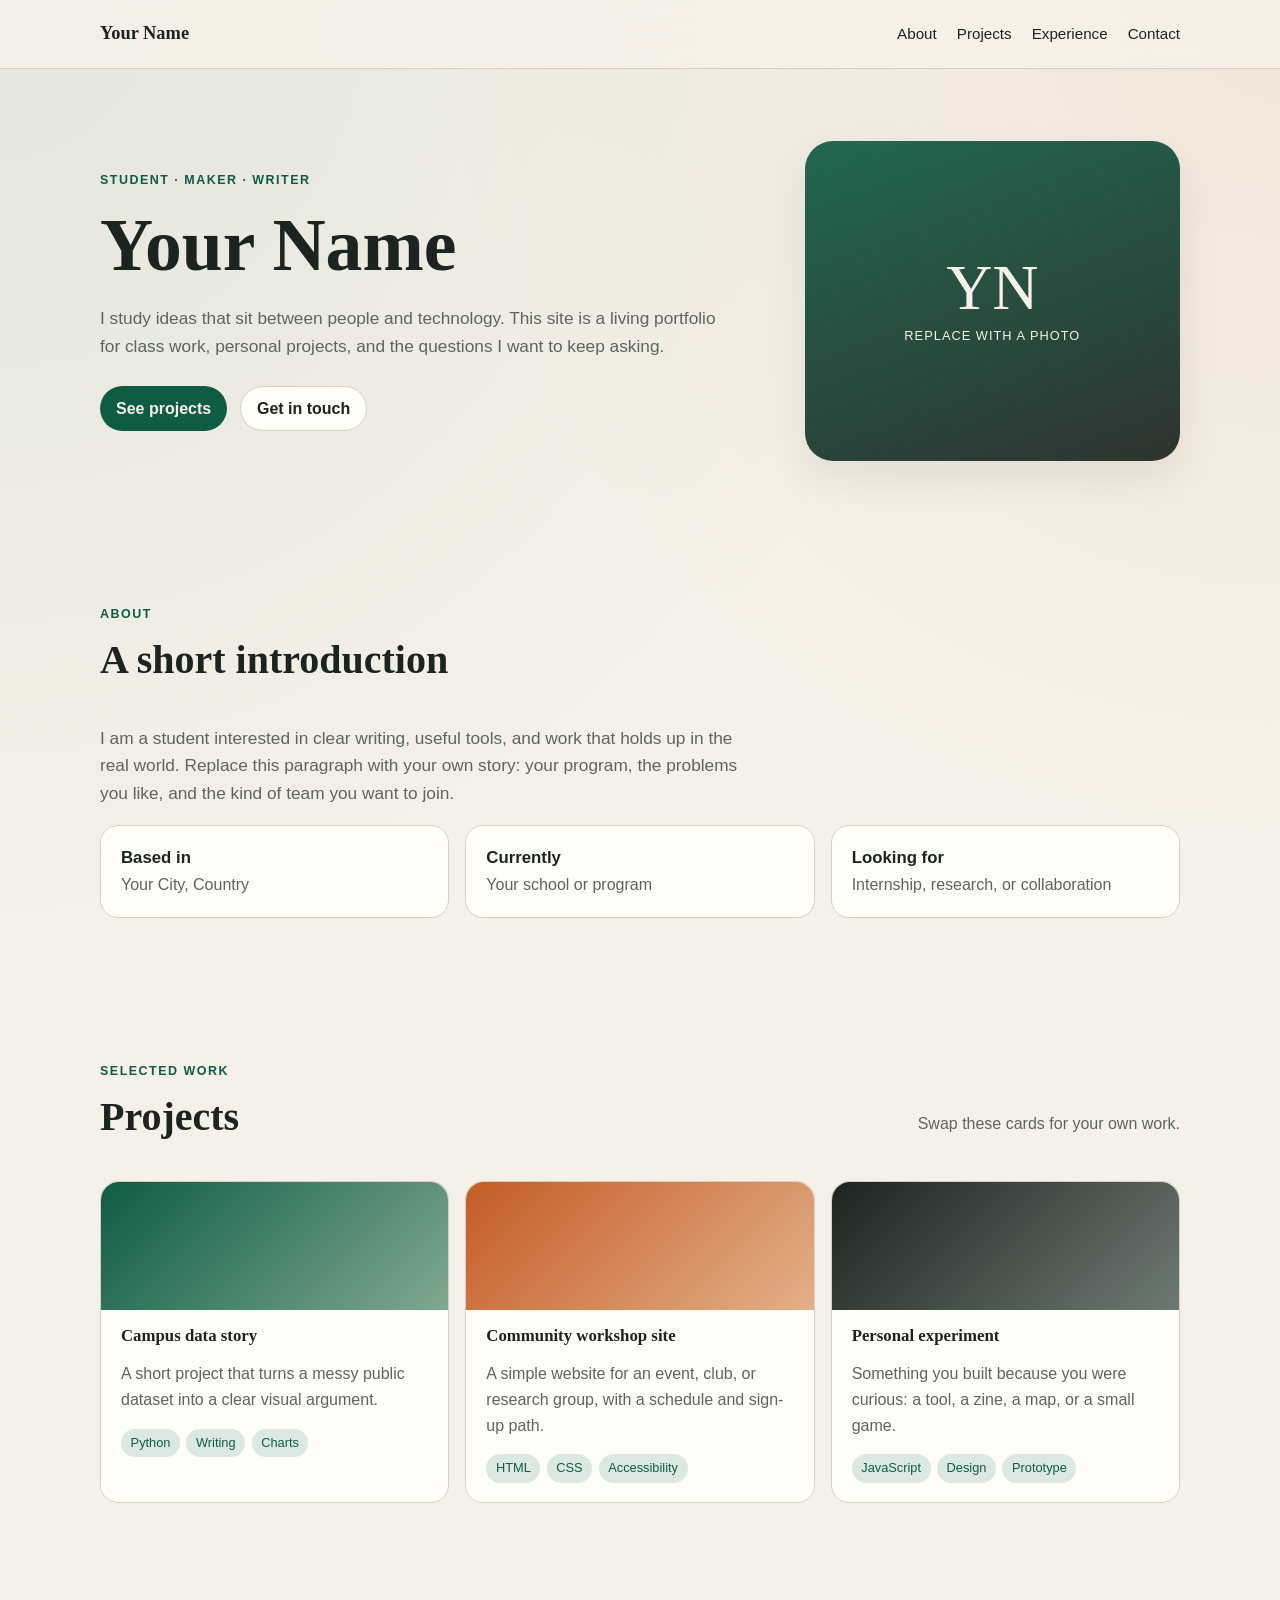
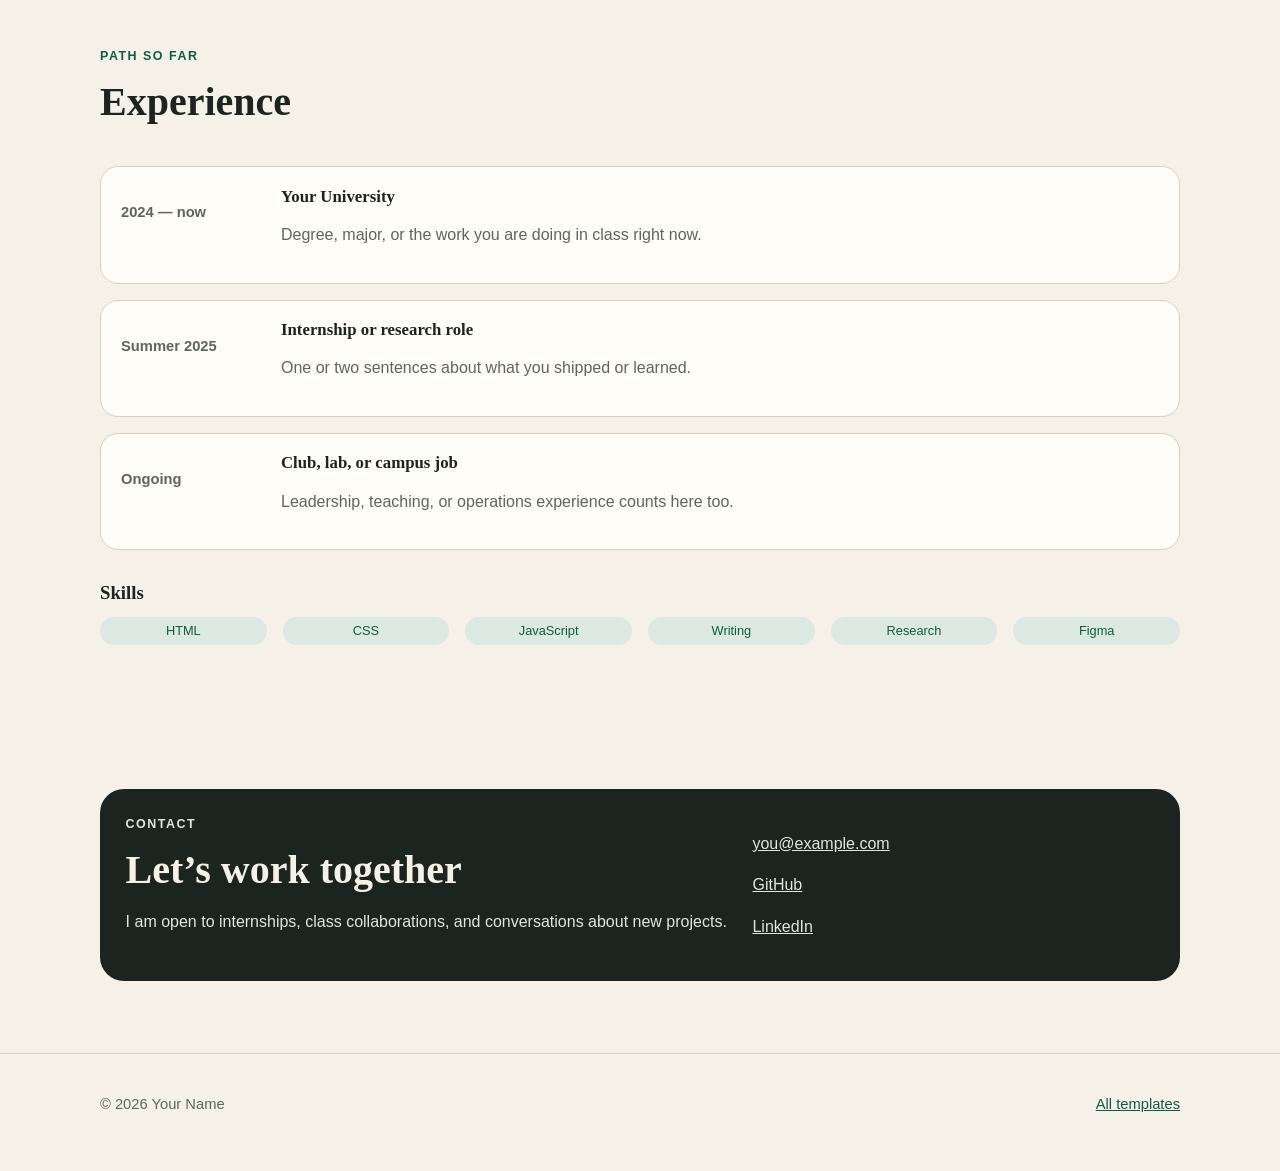
==== index.html @ d3eb92d6 "Initial commit" ====
<!DOCTYPE html>
<html lang="en">
  <head>
    <meta charset="utf-8" />
    <meta name="viewport" content="width=device-width, initial-scale=1" />
    <!-- TODO: Replace "Your Name" and the description with your own details. -->
    <title>Your Name — Student Portfolio</title>
    <meta
      name="description"
      content="Personal website of Your Name, a student building projects in design, data, and the web."
    />
    <meta name="author" content="Your Name" />
    <meta name="robots" content="index, follow" />
    <link rel="canonical" href="https://YOUR-USERNAME.github.io/" />

    <meta property="og:type" content="website" />
    <meta property="og:title" content="Your Name — Student Portfolio" />
    <meta
      property="og:description"
      content="Projects, experience, and ways to get in touch."
    />
    <meta property="og:url" content="https://YOUR-USERNAME.github.io/" />
    <meta
      property="og:image"
      content="https://YOUR-USERNAME.github.io/assets/images/og-image.svg"
    />
    <meta name="twitter:card" content="summary_large_image" />
    <meta name="twitter:title" content="Your Name — Student Portfolio" />
    <meta
      name="twitter:description"
      content="Projects, experience, and ways to get in touch."
    />

    <link rel="icon" href="assets/images/favicon.svg" type="image/svg+xml" />
    <link rel="stylesheet" href="assets/css/styles.css" />
    <script src="/site-config.js"></script>
    <script src="/assets/js/apply-site-url.js"></script>

    <script type="application/ld+json">
      {
        "@context": "https://schema.org",
        "@type": "Person",
        "name": "Your Name",
        "url": "https://YOUR-USERNAME.github.io/",
        "jobTitle": "Student",
        "email": "mailto:you@example.com",
        "sameAs": [
          "https://github.com/YOUR-USERNAME",
          "https://www.linkedin.com/in/your-profile"
        ]
      }
    </script>
  </head>
  <body>
    <a class="skip-link" href="#main">Skip to content</a>

    <header class="site-header">
      <div class="wrap header-inner">
        <a class="logo" href="#top">Your Name</a>
        <button
          class="nav-toggle"
          type="button"
          data-nav-toggle
          aria-expanded="false"
          aria-controls="site-nav"
        >
          Menu
        </button>
        <nav id="site-nav" class="site-nav" data-nav aria-label="Primary">
          <a href="#about">About</a>
          <a href="#projects">Projects</a>
          <a href="#experience">Experience</a>
          <a href="#contact">Contact</a>
        </nav>
      </div>
    </header>

    <main id="main">
      <section class="wrap hero" id="top">
        <div>
          <p class="eyebrow">Student · Maker · Writer</p>
          <!-- TODO: Put your name and a one-line introduction here. -->
          <h1>Your Name</h1>
          <p class="lede">
            I study ideas that sit between people and technology. This site is a
            living portfolio for class work, personal projects, and the questions
            I want to keep asking.
          </p>
          <div class="hero-actions">
            <a class="button" href="#projects">See projects</a>
            <a class="button-secondary" href="#contact">Get in touch</a>
          </div>
        </div>
        <div class="portrait" aria-hidden="true">
          <div>
            <div class="portrait-mark">YN</div>
            <p>Replace with a photo</p>
          </div>
        </div>
      </section>

      <section class="wrap section" id="about">
        <div class="section-heading">
          <div>
            <p class="eyebrow">About</p>
            <h2>A short introduction</h2>
          </div>
        </div>
        <p class="section-intro">
          <!-- TODO: Write 2–4 sentences about who you are, what you study, and what you care about. -->
          I am a student interested in clear writing, useful tools, and work that
          holds up in the real world. Replace this paragraph with your own story:
          your program, the problems you like, and the kind of team you want to
          join.
        </p>
        <div class="facts">
          <article class="fact">
            <strong>Based in</strong>
            <span>Your City, Country</span>
          </article>
          <article class="fact">
            <strong>Currently</strong>
            <span>Your school or program</span>
          </article>
          <article class="fact">
            <strong>Looking for</strong>
            <span>Internship, research, or collaboration</span>
          </article>
        </div>
      </section>

      <section class="wrap section" id="projects">
        <div class="section-heading">
          <div>
            <p class="eyebrow">Selected work</p>
            <h2>Projects</h2>
          </div>
          <p class="muted">Swap these cards for your own work.</p>
        </div>
        <div class="cards">
          <article class="card">
            <div class="card-media one" aria-hidden="true"></div>
            <h3>Campus data story</h3>
            <p>
              A short project that turns a messy public dataset into a clear
              visual argument.
            </p>
            <ul class="tags">
              <li>Python</li>
              <li>Writing</li>
              <li>Charts</li>
            </ul>
          </article>
          <article class="card">
            <div class="card-media two" aria-hidden="true"></div>
            <h3>Community workshop site</h3>
            <p>
              A simple website for an event, club, or research group, with a
              schedule and sign-up path.
            </p>
            <ul class="tags">
              <li>HTML</li>
              <li>CSS</li>
              <li>Accessibility</li>
            </ul>
          </article>
          <article class="card">
            <div class="card-media three" aria-hidden="true"></div>
            <h3>Personal experiment</h3>
            <p>
              Something you built because you were curious: a tool, a zine, a
              map, or a small game.
            </p>
            <ul class="tags">
              <li>JavaScript</li>
              <li>Design</li>
              <li>Prototype</li>
            </ul>
          </article>
        </div>
      </section>

      <section class="wrap section" id="experience">
        <div class="section-heading">
          <div>
            <p class="eyebrow">Path so far</p>
            <h2>Experience</h2>
          </div>
        </div>
        <div class="timeline">
          <article class="timeline-item">
            <p class="when">2024 — now</p>
            <div>
              <h3>Your University</h3>
              <p>Degree, major, or the work you are doing in class right now.</p>
            </div>
          </article>
          <article class="timeline-item">
            <p class="when">Summer 2025</p>
            <div>
              <h3>Internship or research role</h3>
              <p>One or two sentences about what you shipped or learned.</p>
            </div>
          </article>
          <article class="timeline-item">
            <p class="when">Ongoing</p>
            <div>
              <h3>Club, lab, or campus job</h3>
              <p>Leadership, teaching, or operations experience counts here too.</p>
            </div>
          </article>
        </div>
        <h3 style="margin-top: 2rem">Skills</h3>
        <div class="chips" aria-label="Skills">
          <span>HTML</span>
          <span>CSS</span>
          <span>JavaScript</span>
          <span>Writing</span>
          <span>Research</span>
          <span>Figma</span>
        </div>
      </section>

      <section class="wrap section" id="contact">
        <div class="contact-panel">
          <div>
            <p class="eyebrow">Contact</p>
            <h2>Let’s work together</h2>
            <p>
              <!-- TODO: Replace these links with your real email, GitHub, and LinkedIn. -->
              I am open to internships, class collaborations, and conversations
              about new projects.
            </p>
          </div>
          <div>
            <p><a href="mailto:you@example.com">you@example.com</a></p>
            <p><a href="https://github.com/YOUR-USERNAME">GitHub</a></p>
            <p><a href="https://www.linkedin.com/in/your-profile">LinkedIn</a></p>
          </div>
        </div>
      </section>
    </main>

    <footer class="site-footer">
      <div class="wrap footer-inner">
        <p>© <span data-year>2026</span> Your Name</p>
        <p><a href="/gallery/">All templates</a></p>
      </div>
    </footer>

    <script src="assets/js/main.js"></script>
  </body>
</html>
---- assets/css/styles.css ----
:root {
  --bg: #f6f1e8;
  --bg-elevated: #fffdf8;
  --ink: #1c241f;
  --muted: #5c665f;
  --line: #d8cfc0;
  --accent: #0f5c45;
  --accent-soft: #dce8e2;
  --highlight: #c45c26;
  --shadow: 0 18px 40px rgba(28, 36, 31, 0.08);
  --radius: 18px;
  --max: 1080px;
  --serif: "Iowan Old Style", "Palatino Linotype", Palatino, "Times New Roman", serif;
  --sans: "Avenir Next", "Segoe UI", "Helvetica Neue", sans-serif;
}

*,
*::before,
*::after {
  box-sizing: border-box;
}

html {
  scroll-behavior: smooth;
}

body {
  margin: 0;
  color: var(--ink);
  background:
    radial-gradient(circle at top left, rgba(15, 92, 69, 0.08), transparent 32%),
    radial-gradient(circle at top right, rgba(196, 92, 38, 0.08), transparent 28%),
    var(--bg);
  font-family: var(--sans);
  line-height: 1.6;
}

img {
  max-width: 100%;
  display: block;
}

a {
  color: var(--accent);
}

a:hover {
  color: var(--highlight);
}

.skip-link {
  position: absolute;
  left: 1rem;
  top: -3rem;
  z-index: 20;
  padding: 0.6rem 0.9rem;
  background: var(--ink);
  color: var(--bg);
  text-decoration: none;
}

.skip-link:focus {
  top: 1rem;
}

.wrap {
  width: min(var(--max), calc(100% - 2rem));
  margin-inline: auto;
}

.site-header {
  position: sticky;
  top: 0;
  z-index: 10;
  backdrop-filter: blur(16px);
  background: rgba(246, 241, 232, 0.88);
  border-bottom: 1px solid var(--line);
}

.header-inner {
  display: flex;
  align-items: center;
  justify-content: space-between;
  gap: 1rem;
  min-height: 4.25rem;
}

.logo {
  color: var(--ink);
  text-decoration: none;
  font-family: var(--serif);
  font-size: 1.15rem;
  font-weight: 700;
}

.nav-toggle {
  display: none;
  border: 1px solid var(--line);
  background: var(--bg-elevated);
  color: var(--ink);
  border-radius: 999px;
  padding: 0.45rem 0.8rem;
  font: inherit;
}

.site-nav {
  display: flex;
  gap: 1.25rem;
}

.site-nav a {
  color: var(--ink);
  text-decoration: none;
  font-size: 0.95rem;
}

.site-nav a:hover,
.site-nav a:focus-visible {
  color: var(--accent);
}

.hero,
.section {
  padding: 4.5rem 0;
}

.hero {
  display: grid;
  grid-template-columns: 1.4fr 0.8fr;
  gap: 3rem;
  align-items: center;
}

.eyebrow {
  margin: 0 0 0.75rem;
  color: var(--accent);
  letter-spacing: 0.12em;
  text-transform: uppercase;
  font-size: 0.78rem;
  font-weight: 700;
}

h1,
h2,
h3 {
  font-family: var(--serif);
  line-height: 1.15;
  margin: 0 0 0.8rem;
}

h1 {
  font-size: clamp(2.6rem, 6vw, 4.6rem);
}

h2 {
  font-size: clamp(1.8rem, 4vw, 2.5rem);
}

.lede,
.section-intro {
  max-width: 40rem;
  color: var(--muted);
  font-size: 1.08rem;
}

.hero-actions {
  display: flex;
  flex-wrap: wrap;
  gap: 0.8rem;
  margin-top: 1.6rem;
}

.button,
.button-secondary {
  display: inline-flex;
  align-items: center;
  justify-content: center;
  min-height: 2.7rem;
  padding: 0.55rem 1rem;
  border-radius: 999px;
  text-decoration: none;
  font-weight: 600;
}

.button {
  background: var(--accent);
  color: #f6f1e8;
}

.button:hover {
  background: #0b4635;
  color: #f6f1e8;
}

.button-secondary {
  border: 1px solid var(--line);
  color: var(--ink);
  background: var(--bg-elevated);
}

.portrait {
  min-height: 320px;
  border-radius: 28px;
  background:
    linear-gradient(160deg, rgba(15, 92, 69, 0.92), rgba(28, 36, 31, 0.92)),
    repeating-linear-gradient(
      -32deg,
      transparent,
      transparent 12px,
      rgba(246, 241, 232, 0.08) 12px,
      rgba(246, 241, 232, 0.08) 13px
    );
  color: #f6f1e8;
  display: grid;
  place-items: center;
  text-align: center;
  box-shadow: var(--shadow);
}

.portrait-mark {
  font-family: var(--serif);
  font-size: 4rem;
  line-height: 1;
}

.portrait p {
  margin: 0.4rem 0 0;
  letter-spacing: 0.08em;
  text-transform: uppercase;
  font-size: 0.8rem;
}

.section-heading {
  display: flex;
  justify-content: space-between;
  gap: 1rem;
  align-items: end;
  margin-bottom: 1.8rem;
}

.facts,
.cards,
.chips {
  display: grid;
  gap: 1rem;
}

.facts {
  grid-template-columns: repeat(3, 1fr);
}

.fact,
.card,
.timeline-item {
  background: var(--bg-elevated);
  border: 1px solid var(--line);
  border-radius: var(--radius);
  padding: 1.2rem 1.25rem;
}

.fact strong,
.card h3,
.timeline-item h3 {
  display: block;
  font-size: 1.05rem;
}

.fact span,
.muted,
.card p,
.timeline-item p {
  color: var(--muted);
}

.cards {
  grid-template-columns: repeat(3, 1fr);
}

.card-media {
  height: 8rem;
  margin: -1.2rem -1.25rem 1rem;
  border-radius: var(--radius) var(--radius) 0 0;
}

.card-media.one {
  background: linear-gradient(135deg, #0f5c45, #7fa98f);
}

.card-media.two {
  background: linear-gradient(135deg, #c45c26, #e3b089);
}

.card-media.three {
  background: linear-gradient(135deg, #1c241f, #6d7a72);
}

.tags {
  display: flex;
  flex-wrap: wrap;
  gap: 0.4rem;
  margin: 0.8rem 0 0;
  padding: 0;
  list-style: none;
}

.tags li,
.chips span {
  padding: 0.25rem 0.6rem;
  border-radius: 999px;
  background: var(--accent-soft);
  color: var(--accent);
  font-size: 0.8rem;
}

.chips {
  grid-template-columns: repeat(auto-fit, minmax(8rem, 1fr));
}

.chips span {
  text-align: center;
}

.timeline {
  display: grid;
  gap: 1rem;
}

.timeline-item {
  display: grid;
  grid-template-columns: 9rem 1fr;
  gap: 1rem;
}

.when {
  color: var(--accent);
  font-weight: 700;
  font-size: 0.92rem;
}

.contact-panel {
  display: grid;
  grid-template-columns: 1.2fr 0.8fr;
  gap: 1.5rem;
  padding: 1.6rem;
  border-radius: 24px;
  background: var(--ink);
  color: #f6f1e8;
}

.contact-panel p,
.contact-panel a {
  color: #dce8e2;
}

.site-footer {
  border-top: 1px solid var(--line);
  padding: 1.5rem 0 2.5rem;
  color: var(--muted);
  font-size: 0.92rem;
}

.footer-inner {
  display: flex;
  justify-content: space-between;
  gap: 1rem;
}

.missing {
  min-height: 70vh;
  display: grid;
  align-content: center;
}

:focus-visible {
  outline: 3px solid var(--highlight);
  outline-offset: 3px;
}

@media (max-width: 860px) {
  .nav-toggle {
    display: inline-flex;
  }

  .site-nav {
    display: none;
    position: absolute;
    top: 4.25rem;
    right: 1rem;
    left: 1rem;
    padding: 1rem;
    flex-direction: column;
    background: var(--bg-elevated);
    border: 1px solid var(--line);
    border-radius: 16px;
    box-shadow: var(--shadow);
  }

  .site-nav.is-open {
    display: flex;
  }

  .hero,
  .facts,
  .cards,
  .timeline-item,
  .contact-panel,
  .footer-inner,
  .section-heading {
    grid-template-columns: 1fr;
    display: grid;
  }

  .hero,
  .section {
    padding: 3rem 0;
  }

  .footer-inner {
    gap: 0.4rem;
  }
}
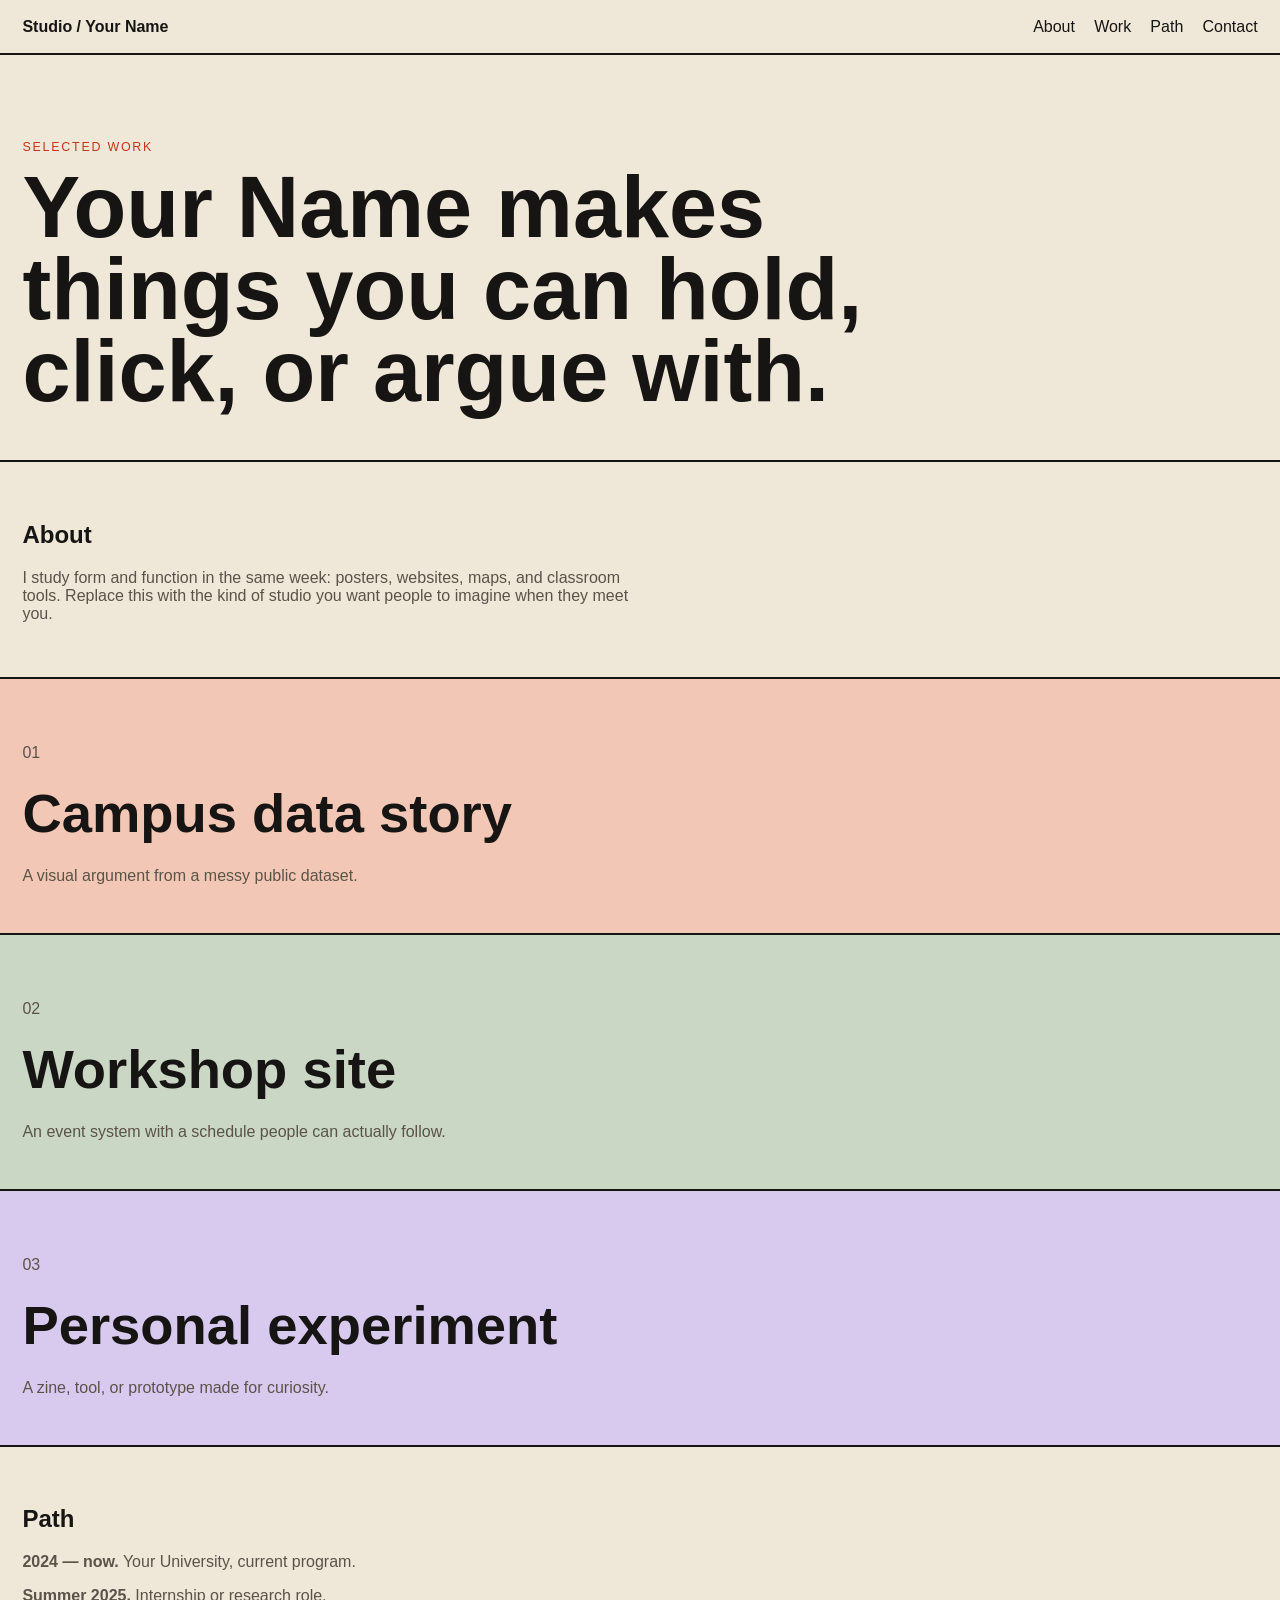
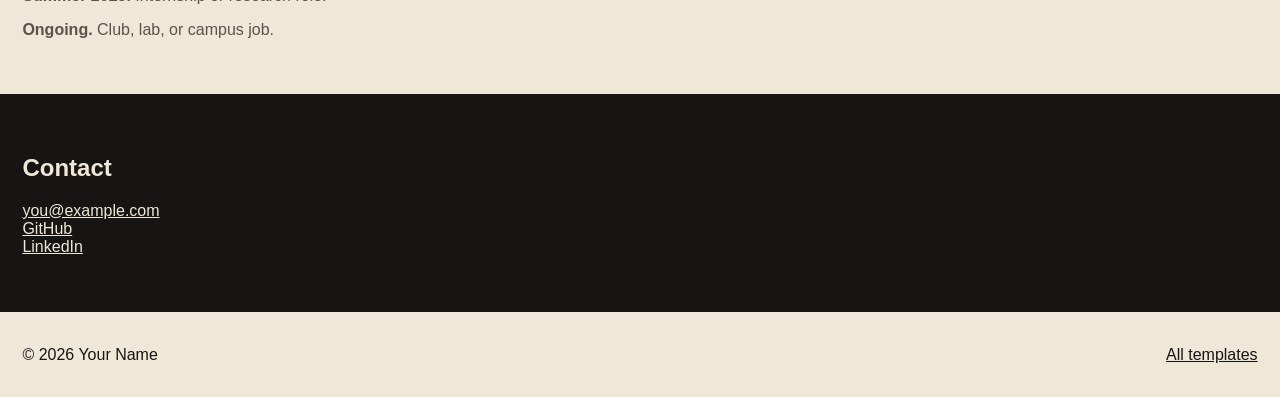
==== commit 75594dba: "Publish the Studio theme as the live homepage. Point the public URL at this project's GitHub Pages s" ====
--- a/index.html
+++ b/index.html
@@ -4,38 +4,23 @@
     <meta charset="utf-8" />
     <meta name="viewport" content="width=device-width, initial-scale=1" />
     <!-- TODO: Replace "Your Name" and the description with your own details. -->
-    <title>Your Name — Student Portfolio</title>
-    <meta
-      name="description"
-      content="Personal website of Your Name, a student building projects in design, data, and the web."
-    />
+    <title>Your Name — Studio</title>
+    <meta name="description" content="Selected work and notes from Your Name." />
     <meta name="author" content="Your Name" />
     <meta name="robots" content="index, follow" />
     <link rel="canonical" href="https://YOUR-USERNAME.github.io/" />
-
     <meta property="og:type" content="website" />
-    <meta property="og:title" content="Your Name — Student Portfolio" />
-    <meta
-      property="og:description"
-      content="Projects, experience, and ways to get in touch."
-    />
+    <meta property="og:title" content="Your Name — Studio" />
+    <meta property="og:description" content="Projects, process, and contact." />
     <meta property="og:url" content="https://YOUR-USERNAME.github.io/" />
-    <meta
-      property="og:image"
-      content="https://YOUR-USERNAME.github.io/assets/images/og-image.svg"
-    />
+    <meta property="og:image" content="https://YOUR-USERNAME.github.io/assets/images/og-image.svg" />
     <meta name="twitter:card" content="summary_large_image" />
-    <meta name="twitter:title" content="Your Name — Student Portfolio" />
-    <meta
-      name="twitter:description"
-      content="Projects, experience, and ways to get in touch."
-    />
-
+    <meta name="twitter:title" content="Your Name — Studio" />
+    <meta name="twitter:description" content="Projects, process, and contact." />
     <link rel="icon" href="assets/images/favicon.svg" type="image/svg+xml" />
     <link rel="stylesheet" href="assets/css/styles.css" />
-    <script src="/site-config.js"></script>
-    <script src="/assets/js/apply-site-url.js"></script>
-
+    <script src="site-config.js"></script>
+    <script src="assets/js/apply-site-url.js"></script>
     <script type="application/ld+json">
       {
         "@context": "https://schema.org",
@@ -44,210 +29,80 @@
         "url": "https://YOUR-USERNAME.github.io/",
         "jobTitle": "Student",
         "email": "mailto:you@example.com",
-        "sameAs": [
-          "https://github.com/YOUR-USERNAME",
-          "https://www.linkedin.com/in/your-profile"
-        ]
+        "sameAs": ["https://github.com/YOUR-USERNAME", "https://www.linkedin.com/in/your-profile"]
       }
     </script>
   </head>
   <body>
     <a class="skip-link" href="#main">Skip to content</a>
-
-    <header class="site-header">
-      <div class="wrap header-inner">
-        <a class="logo" href="#top">Your Name</a>
-        <button
-          class="nav-toggle"
-          type="button"
-          data-nav-toggle
-          aria-expanded="false"
-          aria-controls="site-nav"
-        >
-          Menu
-        </button>
-        <nav id="site-nav" class="site-nav" data-nav aria-label="Primary">
-          <a href="#about">About</a>
-          <a href="#projects">Projects</a>
-          <a href="#experience">Experience</a>
-          <a href="#contact">Contact</a>
-        </nav>
-      </div>
+    <header>
+      <a class="logo" href="#top">Studio / Your Name</a>
+      <button class="nav-toggle" type="button" data-nav-toggle aria-expanded="false" aria-controls="site-nav">Menu</button>
+      <nav id="site-nav" class="site-nav" data-nav aria-label="Primary">
+        <a href="#about">About</a>
+        <a href="#projects">Work</a>
+        <a href="#experience">Path</a>
+        <a href="#contact">Contact</a>
+      </nav>
     </header>
 
     <main id="main">
-      <section class="wrap hero" id="top">
-        <div>
-          <p class="eyebrow">Student · Maker · Writer</p>
-          <!-- TODO: Put your name and a one-line introduction here. -->
-          <h1>Your Name</h1>
-          <p class="lede">
-            I study ideas that sit between people and technology. This site is a
-            living portfolio for class work, personal projects, and the questions
-            I want to keep asking.
-          </p>
-          <div class="hero-actions">
-            <a class="button" href="#projects">See projects</a>
-            <a class="button-secondary" href="#contact">Get in touch</a>
-          </div>
-        </div>
-        <div class="portrait" aria-hidden="true">
-          <div>
-            <div class="portrait-mark">YN</div>
-            <p>Replace with a photo</p>
-          </div>
-        </div>
+      <section class="hero" id="top">
+        <p class="eyebrow">Selected work</p>
+        <!-- TODO: Put your name here. -->
+        <h1>Your Name makes things you can hold, click, or argue with.</h1>
       </section>
 
-      <section class="wrap section" id="about">
-        <div class="section-heading">
-          <div>
-            <p class="eyebrow">About</p>
-            <h2>A short introduction</h2>
-          </div>
-        </div>
-        <p class="section-intro">
-          <!-- TODO: Write 2–4 sentences about who you are, what you study, and what you care about. -->
-          I am a student interested in clear writing, useful tools, and work that
-          holds up in the real world. Replace this paragraph with your own story:
-          your program, the problems you like, and the kind of team you want to
-          join.
+      <section id="about" class="band">
+        <h2>About</h2>
+        <!-- TODO: Write 2–4 sentences. -->
+        <p>
+          I study form and function in the same week: posters, websites, maps,
+          and classroom tools. Replace this with the kind of studio you want
+          people to imagine when they meet you.
         </p>
-        <div class="facts">
-          <article class="fact">
-            <strong>Based in</strong>
-            <span>Your City, Country</span>
-          </article>
-          <article class="fact">
-            <strong>Currently</strong>
-            <span>Your school or program</span>
-          </article>
-          <article class="fact">
-            <strong>Looking for</strong>
-            <span>Internship, research, or collaboration</span>
-          </article>
-        </div>
       </section>
 
-      <section class="wrap section" id="projects">
-        <div class="section-heading">
-          <div>
-            <p class="eyebrow">Selected work</p>
-            <h2>Projects</h2>
-          </div>
-          <p class="muted">Swap these cards for your own work.</p>
-        </div>
-        <div class="cards">
-          <article class="card">
-            <div class="card-media one" aria-hidden="true"></div>
-            <h3>Campus data story</h3>
-            <p>
-              A short project that turns a messy public dataset into a clear
-              visual argument.
-            </p>
-            <ul class="tags">
-              <li>Python</li>
-              <li>Writing</li>
-              <li>Charts</li>
-            </ul>
-          </article>
-          <article class="card">
-            <div class="card-media two" aria-hidden="true"></div>
-            <h3>Community workshop site</h3>
-            <p>
-              A simple website for an event, club, or research group, with a
-              schedule and sign-up path.
-            </p>
-            <ul class="tags">
-              <li>HTML</li>
-              <li>CSS</li>
-              <li>Accessibility</li>
-            </ul>
-          </article>
-          <article class="card">
-            <div class="card-media three" aria-hidden="true"></div>
-            <h3>Personal experiment</h3>
-            <p>
-              Something you built because you were curious: a tool, a zine, a
-              map, or a small game.
-            </p>
-            <ul class="tags">
-              <li>JavaScript</li>
-              <li>Design</li>
-              <li>Prototype</li>
-            </ul>
-          </article>
-        </div>
+      <section id="projects">
+        <article class="project c1">
+          <p>01</p>
+          <h3>Campus data story</h3>
+          <p>A visual argument from a messy public dataset.</p>
+        </article>
+        <article class="project c2">
+          <p>02</p>
+          <h3>Workshop site</h3>
+          <p>An event system with a schedule people can actually follow.</p>
+        </article>
+        <article class="project c3">
+          <p>03</p>
+          <h3>Personal experiment</h3>
+          <p>A zine, tool, or prototype made for curiosity.</p>
+        </article>
       </section>
 
-      <section class="wrap section" id="experience">
-        <div class="section-heading">
-          <div>
-            <p class="eyebrow">Path so far</p>
-            <h2>Experience</h2>
-          </div>
-        </div>
-        <div class="timeline">
-          <article class="timeline-item">
-            <p class="when">2024 — now</p>
-            <div>
-              <h3>Your University</h3>
-              <p>Degree, major, or the work you are doing in class right now.</p>
-            </div>
-          </article>
-          <article class="timeline-item">
-            <p class="when">Summer 2025</p>
-            <div>
-              <h3>Internship or research role</h3>
-              <p>One or two sentences about what you shipped or learned.</p>
-            </div>
-          </article>
-          <article class="timeline-item">
-            <p class="when">Ongoing</p>
-            <div>
-              <h3>Club, lab, or campus job</h3>
-              <p>Leadership, teaching, or operations experience counts here too.</p>
-            </div>
-          </article>
-        </div>
-        <h3 style="margin-top: 2rem">Skills</h3>
-        <div class="chips" aria-label="Skills">
-          <span>HTML</span>
-          <span>CSS</span>
-          <span>JavaScript</span>
-          <span>Writing</span>
-          <span>Research</span>
-          <span>Figma</span>
-        </div>
+      <section id="experience" class="band">
+        <h2>Path</h2>
+        <p><strong>2024 — now.</strong> Your University, current program.</p>
+        <p><strong>Summer 2025.</strong> Internship or research role.</p>
+        <p><strong>Ongoing.</strong> Club, lab, or campus job.</p>
       </section>
 
-      <section class="wrap section" id="contact">
-        <div class="contact-panel">
-          <div>
-            <p class="eyebrow">Contact</p>
-            <h2>Let’s work together</h2>
-            <p>
-              <!-- TODO: Replace these links with your real email, GitHub, and LinkedIn. -->
-              I am open to internships, class collaborations, and conversations
-              about new projects.
-            </p>
-          </div>
-          <div>
-            <p><a href="mailto:you@example.com">you@example.com</a></p>
-            <p><a href="https://github.com/YOUR-USERNAME">GitHub</a></p>
-            <p><a href="https://www.linkedin.com/in/your-profile">LinkedIn</a></p>
-          </div>
-        </div>
+      <section id="contact" class="band dark">
+        <h2>Contact</h2>
+        <!-- TODO: Replace these links. -->
+        <p>
+          <a href="mailto:you@example.com">you@example.com</a><br />
+          <a href="https://github.com/YOUR-USERNAME">GitHub</a><br />
+          <a href="https://www.linkedin.com/in/your-profile">LinkedIn</a>
+        </p>
       </section>
     </main>
 
-    <footer class="site-footer">
-      <div class="wrap footer-inner">
-        <p>© <span data-year>2026</span> Your Name</p>
-        <p><a href="/gallery/">All templates</a></p>
-      </div>
+    <footer>
+      <p>© <span data-year>2026</span> Your Name</p>
+      <p><a href="gallery/">All templates</a></p>
     </footer>
-
     <script src="assets/js/main.js"></script>
   </body>
 </html>
--- a/assets/css/styles.css
+++ b/assets/css/styles.css
@@ -1,17 +1,9 @@
 :root {
-  --bg: #f6f1e8;
-  --bg-elevated: #fffdf8;
-  --ink: #1c241f;
-  --muted: #5c665f;
-  --line: #d8cfc0;
-  --accent: #0f5c45;
-  --accent-soft: #dce8e2;
-  --highlight: #c45c26;
-  --shadow: 0 18px 40px rgba(28, 36, 31, 0.08);
-  --radius: 18px;
-  --max: 1080px;
-  --serif: "Iowan Old Style", "Palatino Linotype", Palatino, "Times New Roman", serif;
-  --sans: "Avenir Next", "Segoe UI", "Helvetica Neue", sans-serif;
+  --bg: #efe7d8;
+  --ink: #171513;
+  --muted: #5b5348;
+  --red: #c7371b;
+  --sans: "Avenir Next", "Helvetica Neue", sans-serif;
 }
 
 *,
@@ -26,396 +18,151 @@
 
 body {
   margin: 0;
+  background: var(--bg);
   color: var(--ink);
-  background:
-    radial-gradient(circle at top left, rgba(15, 92, 69, 0.08), transparent 32%),
-    radial-gradient(circle at top right, rgba(196, 92, 38, 0.08), transparent 28%),
-    var(--bg);
   font-family: var(--sans);
-  line-height: 1.6;
-}
-
-img {
-  max-width: 100%;
-  display: block;
 }
 
 a {
-  color: var(--accent);
-}
-
-a:hover {
-  color: var(--highlight);
+  color: inherit;
 }
 
 .skip-link {
   position: absolute;
   left: 1rem;
   top: -3rem;
-  z-index: 20;
-  padding: 0.6rem 0.9rem;
   background: var(--ink);
   color: var(--bg);
-  text-decoration: none;
+  padding: 0.5rem 0.8rem;
 }
 
 .skip-link:focus {
   top: 1rem;
 }
 
-.wrap {
-  width: min(var(--max), calc(100% - 2rem));
-  margin-inline: auto;
+header,
+footer {
+  display: flex;
+  justify-content: space-between;
+  align-items: center;
+  gap: 1rem;
+  padding: 1.1rem 1.4rem;
+  border-bottom: 2px solid var(--ink);
 }
 
-.site-header {
-  position: sticky;
-  top: 0;
-  z-index: 10;
-  backdrop-filter: blur(16px);
-  background: rgba(246, 241, 232, 0.88);
-  border-bottom: 1px solid var(--line);
-}
-
-.header-inner {
-  display: flex;
-  align-items: center;
-  justify-content: space-between;
-  gap: 1rem;
-  min-height: 4.25rem;
+footer {
+  border-bottom: 0;
+  border-top: 2px solid var(--ink);
 }
 
 .logo {
-  color: var(--ink);
   text-decoration: none;
-  font-family: var(--serif);
-  font-size: 1.15rem;
-  font-weight: 700;
+  font-weight: 800;
 }
 
 .nav-toggle {
   display: none;
-  border: 1px solid var(--line);
-  background: var(--bg-elevated);
-  color: var(--ink);
-  border-radius: 999px;
-  padding: 0.45rem 0.8rem;
-  font: inherit;
 }
 
 .site-nav {
   display: flex;
-  gap: 1.25rem;
+  gap: 1.2rem;
 }
 
 .site-nav a {
-  color: var(--ink);
   text-decoration: none;
-  font-size: 0.95rem;
-}
-
-.site-nav a:hover,
-.site-nav a:focus-visible {
-  color: var(--accent);
-}
-
-.hero,
-.section {
-  padding: 4.5rem 0;
 }
 
 .hero {
-  display: grid;
-  grid-template-columns: 1.4fr 0.8fr;
-  gap: 3rem;
-  align-items: center;
+  padding: 4.5rem 1.4rem 3rem;
 }
 
 .eyebrow {
-  margin: 0 0 0.75rem;
-  color: var(--accent);
-  letter-spacing: 0.12em;
+  letter-spacing: 0.14em;
   text-transform: uppercase;
   font-size: 0.78rem;
-  font-weight: 700;
-}
-
-h1,
-h2,
-h3 {
-  font-family: var(--serif);
-  line-height: 1.15;
-  margin: 0 0 0.8rem;
+  color: var(--red);
 }
 
 h1 {
-  font-size: clamp(2.6rem, 6vw, 4.6rem);
+  max-width: 18ch;
+  font-size: clamp(2.6rem, 8vw, 5.4rem);
+  line-height: 0.95;
+  margin: 0.4rem 0 0;
 }
 
-h2 {
-  font-size: clamp(1.8rem, 4vw, 2.5rem);
+.band {
+  padding: 2.4rem 1.4rem;
+  border-top: 2px solid var(--ink);
 }
 
-.lede,
-.section-intro {
+.band p,
+.project p {
   max-width: 40rem;
-  color: var(--muted);
-  font-size: 1.08rem;
-}
-
-.hero-actions {
-  display: flex;
-  flex-wrap: wrap;
-  gap: 0.8rem;
-  margin-top: 1.6rem;
-}
-
-.button,
-.button-secondary {
-  display: inline-flex;
-  align-items: center;
-  justify-content: center;
-  min-height: 2.7rem;
-  padding: 0.55rem 1rem;
-  border-radius: 999px;
-  text-decoration: none;
-  font-weight: 600;
-}
-
-.button {
-  background: var(--accent);
-  color: #f6f1e8;
-}
-
-.button:hover {
-  background: #0b4635;
-  color: #f6f1e8;
-}
-
-.button-secondary {
-  border: 1px solid var(--line);
-  color: var(--ink);
-  background: var(--bg-elevated);
-}
-
-.portrait {
-  min-height: 320px;
-  border-radius: 28px;
-  background:
-    linear-gradient(160deg, rgba(15, 92, 69, 0.92), rgba(28, 36, 31, 0.92)),
-    repeating-linear-gradient(
-      -32deg,
-      transparent,
-      transparent 12px,
-      rgba(246, 241, 232, 0.08) 12px,
-      rgba(246, 241, 232, 0.08) 13px
-    );
-  color: #f6f1e8;
-  display: grid;
-  place-items: center;
-  text-align: center;
-  box-shadow: var(--shadow);
-}
-
-.portrait-mark {
-  font-family: var(--serif);
-  font-size: 4rem;
-  line-height: 1;
-}
-
-.portrait p {
-  margin: 0.4rem 0 0;
-  letter-spacing: 0.08em;
-  text-transform: uppercase;
-  font-size: 0.8rem;
-}
-
-.section-heading {
-  display: flex;
-  justify-content: space-between;
-  gap: 1rem;
-  align-items: end;
-  margin-bottom: 1.8rem;
-}
-
-.facts,
-.cards,
-.chips {
-  display: grid;
-  gap: 1rem;
-}
-
-.facts {
-  grid-template-columns: repeat(3, 1fr);
-}
-
-.fact,
-.card,
-.timeline-item {
-  background: var(--bg-elevated);
-  border: 1px solid var(--line);
-  border-radius: var(--radius);
-  padding: 1.2rem 1.25rem;
-}
-
-.fact strong,
-.card h3,
-.timeline-item h3 {
-  display: block;
-  font-size: 1.05rem;
-}
-
-.fact span,
-.muted,
-.card p,
-.timeline-item p {
   color: var(--muted);
 }
 
-.cards {
-  grid-template-columns: repeat(3, 1fr);
+.project {
+  min-height: 16rem;
+  padding: 2rem 1.4rem;
+  border-top: 2px solid var(--ink);
+  display: grid;
+  align-content: end;
 }
 
-.card-media {
-  height: 8rem;
-  margin: -1.2rem -1.25rem 1rem;
-  border-radius: var(--radius) var(--radius) 0 0;
+.project h3 {
+  margin: 0.2rem 0 0.4rem;
+  font-size: clamp(2rem, 5vw, 3.4rem);
 }
 
-.card-media.one {
-  background: linear-gradient(135deg, #0f5c45, #7fa98f);
+.project.c1 {
+  background: #f3c7b5;
 }
 
-.card-media.two {
-  background: linear-gradient(135deg, #c45c26, #e3b089);
+.project.c2 {
+  background: #c9d7c4;
 }
 
-.card-media.three {
-  background: linear-gradient(135deg, #1c241f, #6d7a72);
+.project.c3 {
+  background: #d8c9ef;
 }
 
-.tags {
-  display: flex;
-  flex-wrap: wrap;
-  gap: 0.4rem;
-  margin: 0.8rem 0 0;
-  padding: 0;
-  list-style: none;
+.dark {
+  background: var(--ink);
+  color: var(--bg);
 }
 
-.tags li,
-.chips span {
-  padding: 0.25rem 0.6rem;
-  border-radius: 999px;
-  background: var(--accent-soft);
-  color: var(--accent);
-  font-size: 0.8rem;
-}
-
-.chips {
-  grid-template-columns: repeat(auto-fit, minmax(8rem, 1fr));
-}
-
-.chips span {
-  text-align: center;
-}
-
-.timeline {
-  display: grid;
-  gap: 1rem;
-}
-
-.timeline-item {
-  display: grid;
-  grid-template-columns: 9rem 1fr;
-  gap: 1rem;
-}
-
-.when {
-  color: var(--accent);
-  font-weight: 700;
-  font-size: 0.92rem;
-}
-
-.contact-panel {
-  display: grid;
-  grid-template-columns: 1.2fr 0.8fr;
-  gap: 1.5rem;
-  padding: 1.6rem;
-  border-radius: 24px;
-  background: var(--ink);
-  color: #f6f1e8;
-}
-
-.contact-panel p,
-.contact-panel a {
-  color: #dce8e2;
-}
-
-.site-footer {
-  border-top: 1px solid var(--line);
-  padding: 1.5rem 0 2.5rem;
-  color: var(--muted);
-  font-size: 0.92rem;
-}
-
-.footer-inner {
-  display: flex;
-  justify-content: space-between;
-  gap: 1rem;
-}
-
-.missing {
-  min-height: 70vh;
-  display: grid;
-  align-content: center;
+.dark p,
+.dark a {
+  color: #efe7d8;
 }
 
 :focus-visible {
-  outline: 3px solid var(--highlight);
+  outline: 3px solid var(--red);
   outline-offset: 3px;
 }
 
 @media (max-width: 860px) {
+  header {
+    flex-wrap: wrap;
+  }
+
   .nav-toggle {
     display: inline-flex;
+    margin-left: auto;
+    border: 2px solid var(--ink);
+    background: transparent;
+    font: inherit;
+    padding: 0.3rem 0.7rem;
   }
 
   .site-nav {
     display: none;
-    position: absolute;
-    top: 4.25rem;
-    right: 1rem;
-    left: 1rem;
-    padding: 1rem;
+    width: 100%;
     flex-direction: column;
-    background: var(--bg-elevated);
-    border: 1px solid var(--line);
-    border-radius: 16px;
-    box-shadow: var(--shadow);
   }
 
   .site-nav.is-open {
     display: flex;
   }
-
-  .hero,
-  .facts,
-  .cards,
-  .timeline-item,
-  .contact-panel,
-  .footer-inner,
-  .section-heading {
-    grid-template-columns: 1fr;
-    display: grid;
-  }
-
-  .hero,
-  .section {
-    padding: 3rem 0;
-  }
-
-  .footer-inner {
-    gap: 0.4rem;
-  }
 }
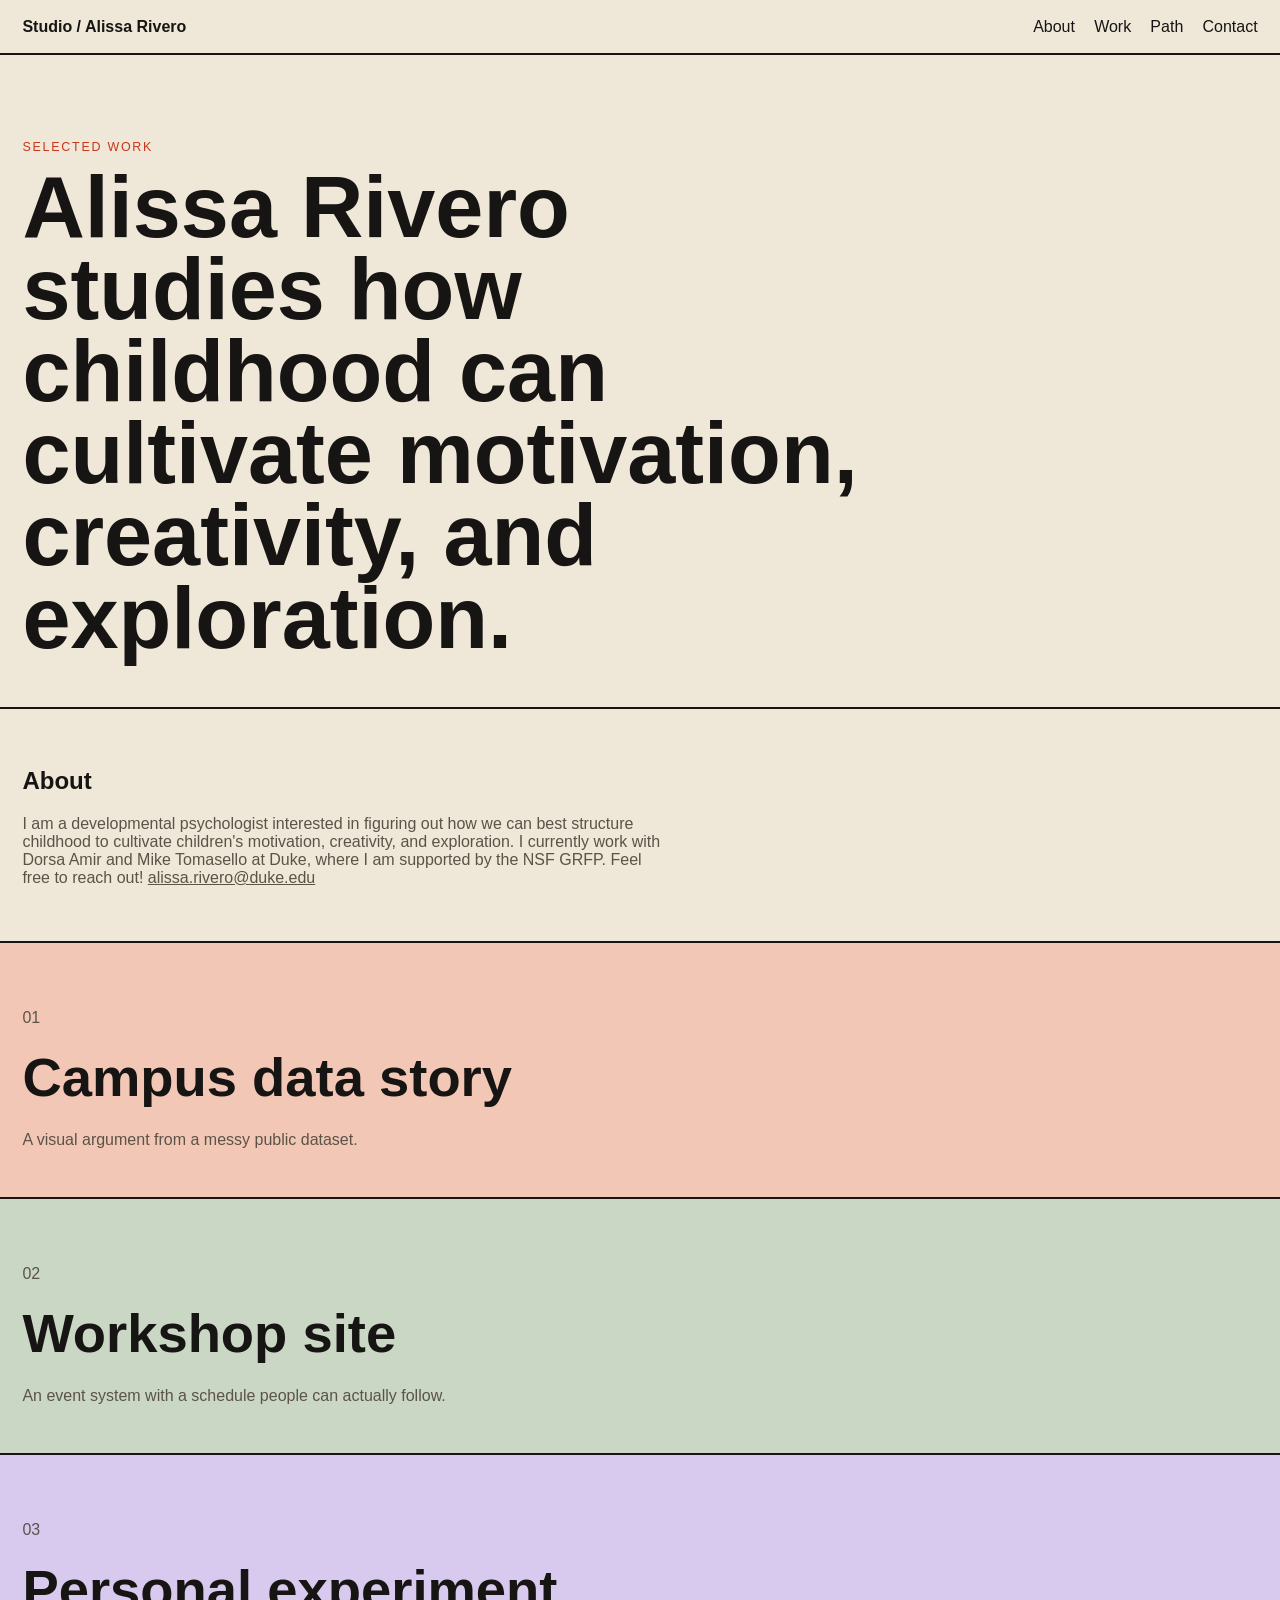
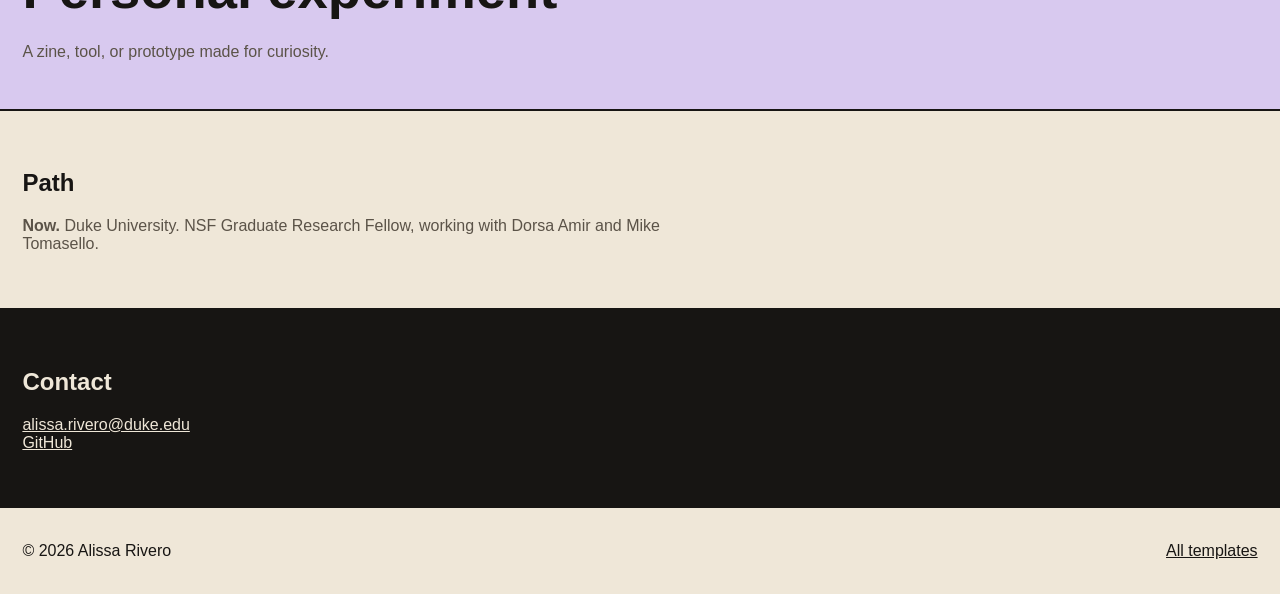
==== commit 9f9720de: "Add Alissa Rivero's name, about, and Duke contact details to the homepage. Co-authored-by: Cursor <c" ====
--- a/index.html
+++ b/index.html
@@ -3,20 +3,19 @@
   <head>
     <meta charset="utf-8" />
     <meta name="viewport" content="width=device-width, initial-scale=1" />
-    <!-- TODO: Replace "Your Name" and the description with your own details. -->
-    <title>Your Name — Studio</title>
-    <meta name="description" content="Selected work and notes from Your Name." />
-    <meta name="author" content="Your Name" />
+    <title>Alissa Rivero — Studio</title>
+    <meta name="description" content="Developmental psychologist studying how to structure childhood to cultivate motivation, creativity, and exploration." />
+    <meta name="author" content="Alissa Rivero" />
     <meta name="robots" content="index, follow" />
     <link rel="canonical" href="https://YOUR-USERNAME.github.io/" />
     <meta property="og:type" content="website" />
-    <meta property="og:title" content="Your Name — Studio" />
-    <meta property="og:description" content="Projects, process, and contact." />
+    <meta property="og:title" content="Alissa Rivero — Studio" />
+    <meta property="og:description" content="Developmental psychology research on childhood motivation, creativity, and exploration." />
     <meta property="og:url" content="https://YOUR-USERNAME.github.io/" />
     <meta property="og:image" content="https://YOUR-USERNAME.github.io/assets/images/og-image.svg" />
     <meta name="twitter:card" content="summary_large_image" />
-    <meta name="twitter:title" content="Your Name — Studio" />
-    <meta name="twitter:description" content="Projects, process, and contact." />
+    <meta name="twitter:title" content="Alissa Rivero — Studio" />
+    <meta name="twitter:description" content="Developmental psychology research on childhood motivation, creativity, and exploration." />
     <link rel="icon" href="assets/images/favicon.svg" type="image/svg+xml" />
     <link rel="stylesheet" href="assets/css/styles.css" />
     <script src="site-config.js"></script>
@@ -25,18 +24,18 @@
       {
         "@context": "https://schema.org",
         "@type": "Person",
-        "name": "Your Name",
+        "name": "Alissa Rivero",
         "url": "https://YOUR-USERNAME.github.io/",
-        "jobTitle": "Student",
-        "email": "mailto:you@example.com",
-        "sameAs": ["https://github.com/YOUR-USERNAME", "https://www.linkedin.com/in/your-profile"]
+        "jobTitle": "Developmental psychologist",
+        "email": "mailto:alissa.rivero@duke.edu",
+        "sameAs": ["https://github.com/alissarivero"]
       }
     </script>
   </head>
   <body>
     <a class="skip-link" href="#main">Skip to content</a>
     <header>
-      <a class="logo" href="#top">Studio / Your Name</a>
+      <a class="logo" href="#top">Studio / Alissa Rivero</a>
       <button class="nav-toggle" type="button" data-nav-toggle aria-expanded="false" aria-controls="site-nav">Menu</button>
       <nav id="site-nav" class="site-nav" data-nav aria-label="Primary">
         <a href="#about">About</a>
@@ -49,17 +48,17 @@
     <main id="main">
       <section class="hero" id="top">
         <p class="eyebrow">Selected work</p>
-        <!-- TODO: Put your name here. -->
-        <h1>Your Name makes things you can hold, click, or argue with.</h1>
+        <h1>Alissa Rivero studies how childhood can cultivate motivation, creativity, and exploration.</h1>
       </section>
 
       <section id="about" class="band">
         <h2>About</h2>
-        <!-- TODO: Write 2–4 sentences. -->
         <p>
-          I study form and function in the same week: posters, websites, maps,
-          and classroom tools. Replace this with the kind of studio you want
-          people to imagine when they meet you.
+          I am a developmental psychologist interested in figuring out how we can
+          best structure childhood to cultivate children's motivation, creativity,
+          and exploration. I currently work with Dorsa Amir and Mike Tomasello at
+          Duke, where I am supported by the NSF GRFP. Feel free to reach out!
+          <a href="mailto:alissa.rivero@duke.edu">alissa.rivero@duke.edu</a>
         </p>
       </section>
 
@@ -83,24 +82,20 @@
 
       <section id="experience" class="band">
         <h2>Path</h2>
-        <p><strong>2024 — now.</strong> Your University, current program.</p>
-        <p><strong>Summer 2025.</strong> Internship or research role.</p>
-        <p><strong>Ongoing.</strong> Club, lab, or campus job.</p>
+        <p><strong>Now.</strong> Duke University. NSF Graduate Research Fellow, working with Dorsa Amir and Mike Tomasello.</p>
       </section>
 
       <section id="contact" class="band dark">
         <h2>Contact</h2>
-        <!-- TODO: Replace these links. -->
         <p>
-          <a href="mailto:you@example.com">you@example.com</a><br />
-          <a href="https://github.com/YOUR-USERNAME">GitHub</a><br />
-          <a href="https://www.linkedin.com/in/your-profile">LinkedIn</a>
+          <a href="mailto:alissa.rivero@duke.edu">alissa.rivero@duke.edu</a><br />
+          <a href="https://github.com/alissarivero">GitHub</a>
         </p>
       </section>
     </main>
 
     <footer>
-      <p>© <span data-year>2026</span> Your Name</p>
+      <p>© <span data-year>2026</span> Alissa Rivero</p>
       <p><a href="gallery/">All templates</a></p>
     </footer>
     <script src="assets/js/main.js"></script>
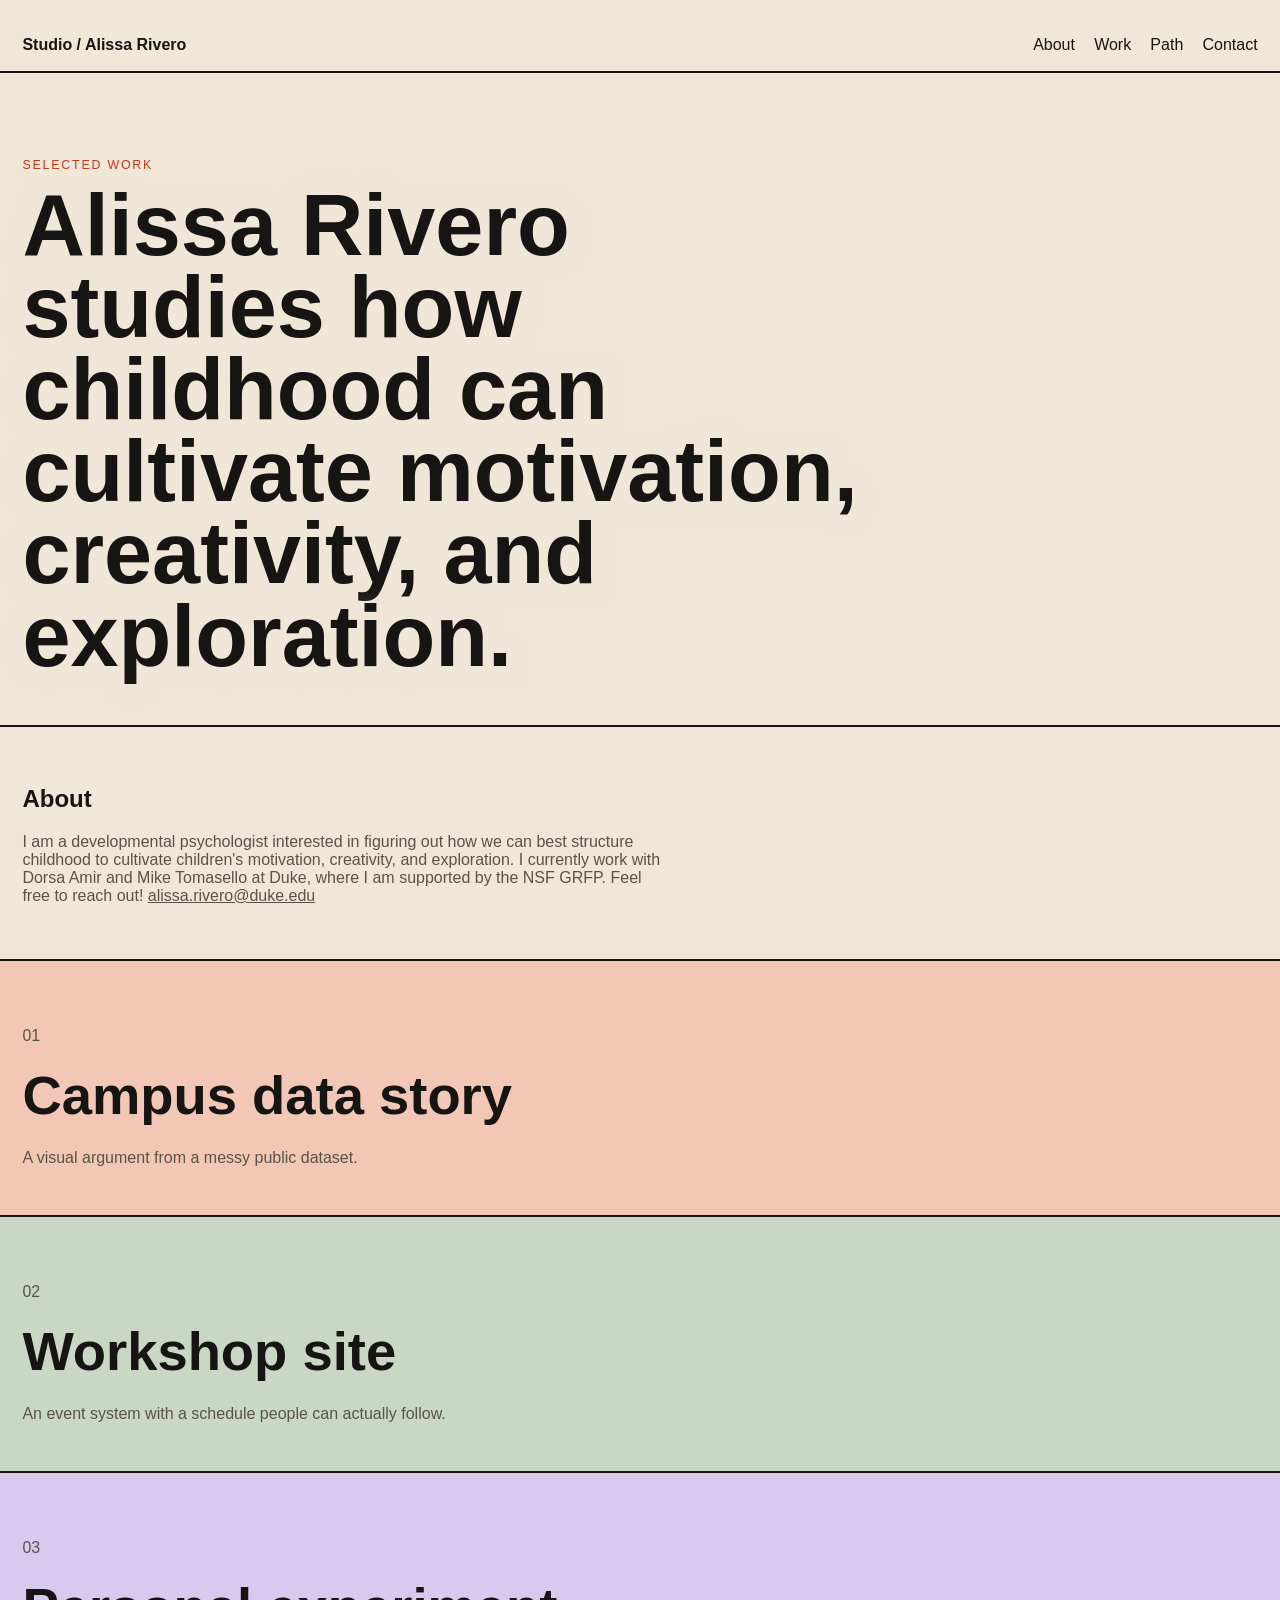
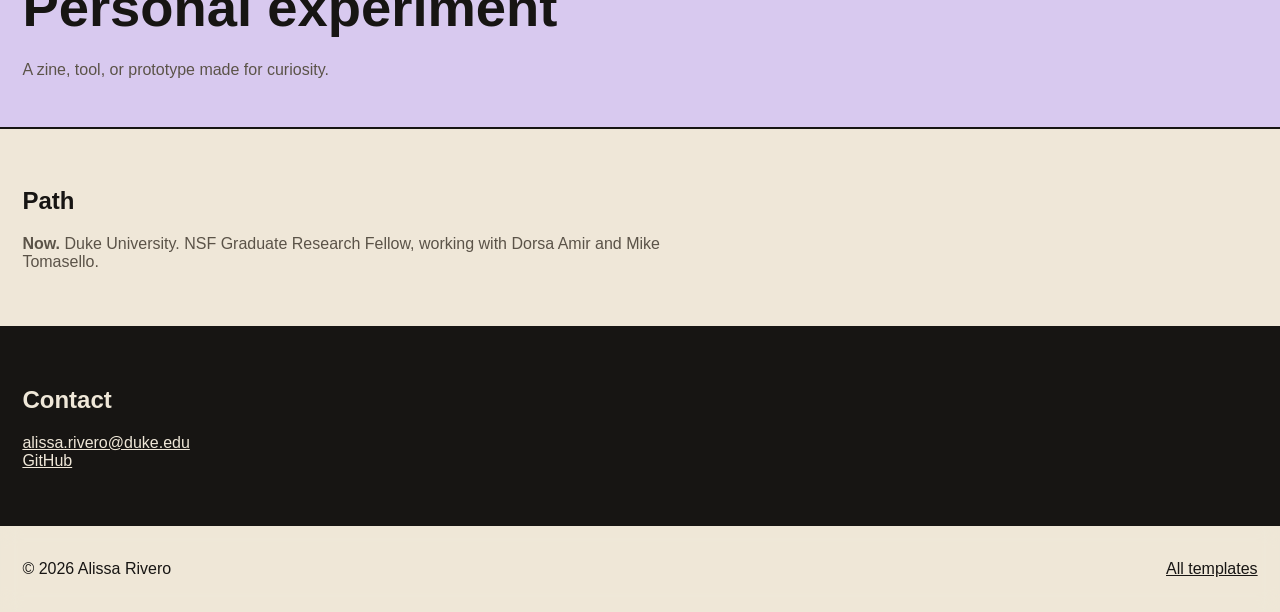
==== commit 62487ba0: "Add a looping underwater background video and Alissa Rivero's name across the site. Co-authored-by: " ====
--- a/index.html
+++ b/index.html
@@ -33,6 +33,18 @@
     </script>
   </head>
   <body>
+    <div class="page-bg" aria-hidden="true">
+      <video
+        class="page-bg-video"
+        autoplay
+        muted
+        loop
+        playsinline
+        preload="auto"
+      >
+        <source src="assets/video/background_video.mp4" type="video/mp4" />
+      </video>
+    </div>
     <a class="skip-link" href="#main">Skip to content</a>
     <header>
       <a class="logo" href="#top">Studio / Alissa Rivero</a>
--- a/assets/css/styles.css
+++ b/assets/css/styles.css
@@ -21,6 +21,32 @@
   background: var(--bg);
   color: var(--ink);
   font-family: var(--sans);
+}
+
+.page-bg {
+  position: fixed;
+  inset: 0;
+  z-index: 0;
+  overflow: hidden;
+  pointer-events: none;
+}
+
+.page-bg-video {
+  width: 100%;
+  height: 100%;
+  object-fit: cover;
+}
+
+.page-bg::after {
+  content: "";
+  position: absolute;
+  inset: 0;
+  background: rgba(239, 231, 216, 0.28);
+}
+
+body > :not(.page-bg) {
+  position: relative;
+  z-index: 1;
 }
 
 a {
@@ -48,6 +74,8 @@
   gap: 1rem;
   padding: 1.1rem 1.4rem;
   border-bottom: 2px solid var(--ink);
+  background: rgba(239, 231, 216, 0.55);
+  backdrop-filter: blur(10px);
 }
 
 footer {
@@ -89,11 +117,16 @@
   font-size: clamp(2.6rem, 8vw, 5.4rem);
   line-height: 0.95;
   margin: 0.4rem 0 0;
+  text-shadow: 0 1px 18px rgba(239, 231, 216, 0.55);
 }
 
 .band {
   padding: 2.4rem 1.4rem;
   border-top: 2px solid var(--ink);
+}
+
+.band:not(.dark) {
+  background: rgba(239, 231, 216, 0.42);
 }
 
 .band p,
@@ -140,6 +173,12 @@
 :focus-visible {
   outline: 3px solid var(--red);
   outline-offset: 3px;
+}
+
+@media (prefers-reduced-motion: reduce) {
+  .page-bg-video {
+    display: none;
+  }
 }
 
 @media (max-width: 860px) {
